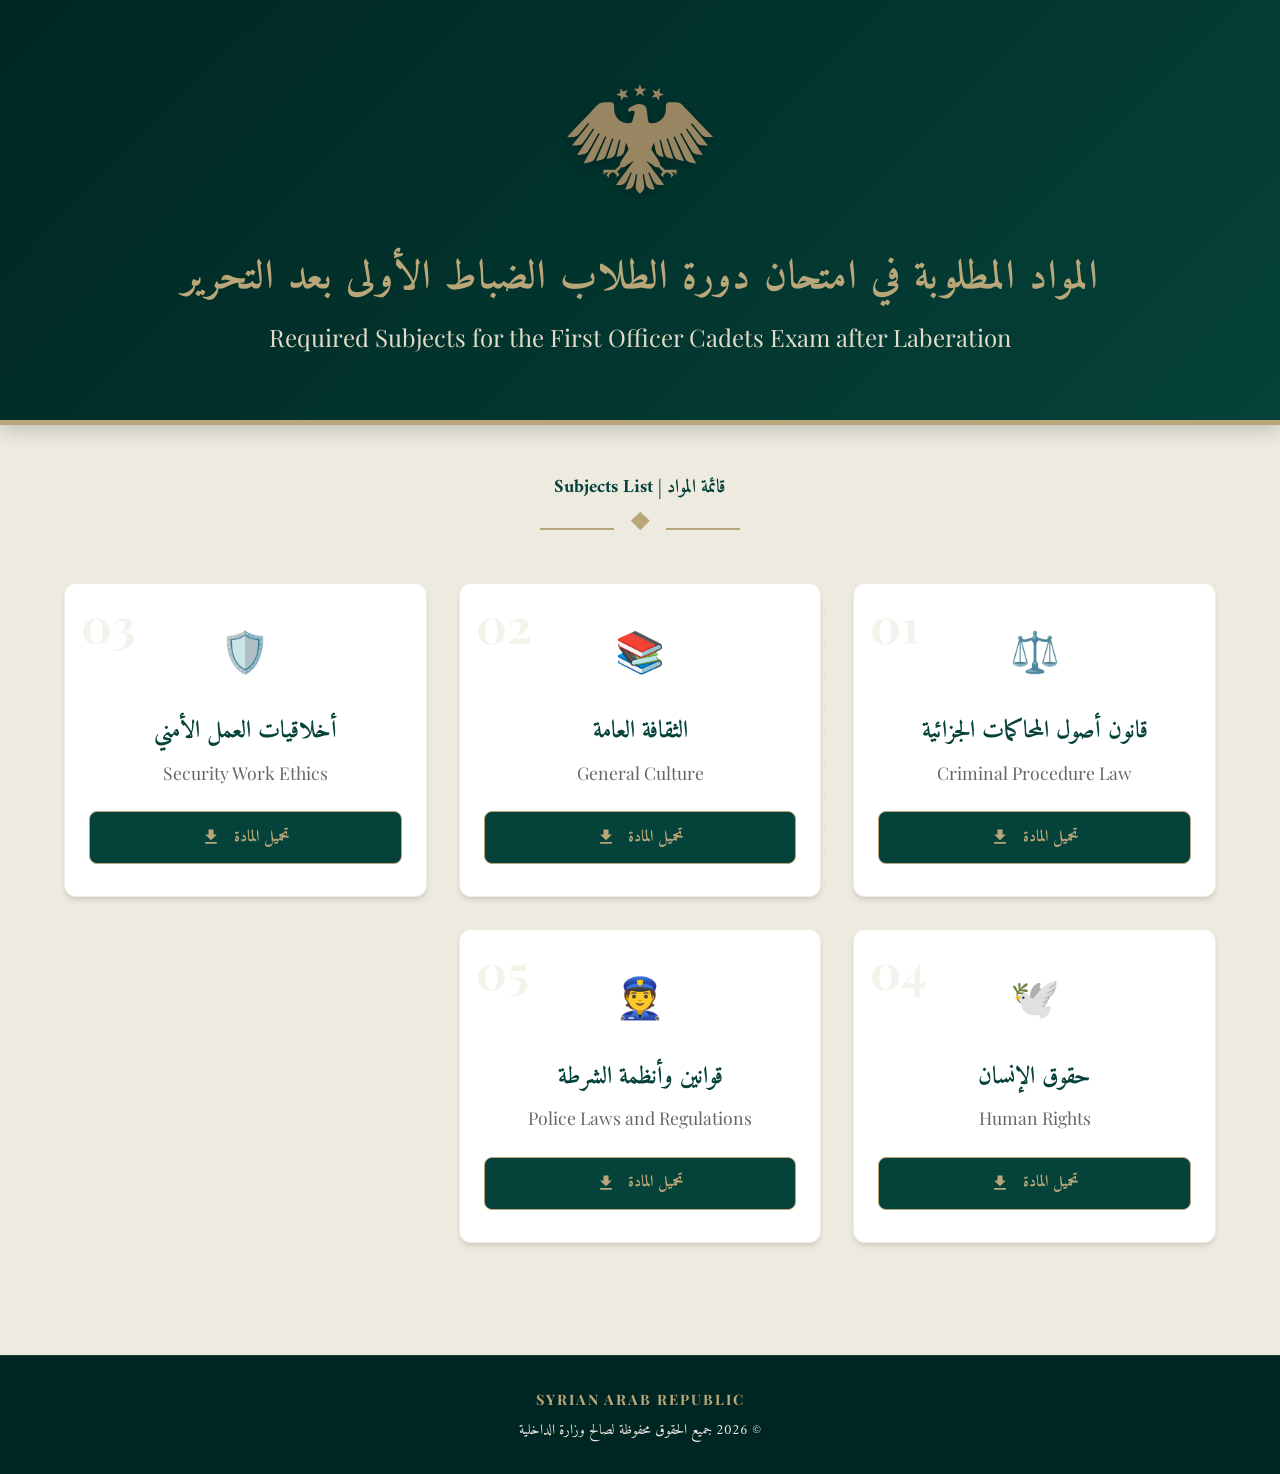
==== exam_web_page/index.html @ 03018887 "first upload first upload" ====
<!DOCTYPE html>
<html lang="ar" dir="rtl">

<head>
    <meta charset="UTF-8">
    <meta name="viewport" content="width=device-width, initial-scale=1.0">
    <meta name="description"
        content="المواد المطلوبة في امتحان دورة الطلاب الضباط الأولى بعد التحرير - Required Subjects for Officer Cadets Exam">
    <title>المواد المطلوبة في الامتحان | Exam Subjects</title>

    <!-- Google Fonts -->
    <link rel="preconnect" href="https://fonts.googleapis.com">
    <link rel="preconnect" href="https://fonts.gstatic.com" crossorigin>
    <link
        href="https://fonts.googleapis.com/css2?family=Amiri:wght@400;700&family=Playfair+Display:wght@400;700&display=swap"
        rel="stylesheet">

    <!-- Styles -->
    <link rel="stylesheet" href="css/style.css">

    <!-- Favicon -->
    <link rel="icon" type="image/png" href="assets/logo.png">
</head>

<body>
    <header>
        <div class="logo-container">
            <img src="css/logo.ai.svg" alt="شعار الجمهورية العربية السورية - Syrian Eagle">
        </div>
        <div class="header-content">
            <h1>المواد المطلوبة في امتحان دورة الطلاب الضباط الأولى بعد التحرير </h1>
            <h2>Required Subjects for the First Officer Cadets Exam after Laberation </h2>
        </div>
    </header>

    <main>
        <h3 class="section-title">قائمة المواد | Subjects List</h3>

        <div class="subjects-grid">
            <!-- Subject 1 -->
            <article class="subject-card">
                <span class="card-number">01</span>
                <div class="card-content">
                    <div class="card-icon">⚖️</div>
                    <span class="subject-ar">قانون أصول المحاكمات الجزائية</span>
                    <span class="subject-en">Criminal Procedure Law</span>
                    <a href="files/قانون-أصول-المحاكمات-الجزائية.pdf" class="download-btn" download>
                        <span>تحميل المادة</span>
                        <svg viewBox="0 0 24 24">
                            <path d="M19 9h-4V3H9v6H5l7 7 7-7zM5 18v2h14v-2H5z" />
                        </svg>
                    </a>
                </div>
            </article>

            <!-- Subject 2 -->
            <article class="subject-card">
                <span class="card-number">02</span>
                <div class="card-content">
                    <div class="card-icon">📚</div>
                    <span class="subject-ar">الثقافة العامة</span>
                    <span class="subject-en">General Culture</span>
                    <a href="files/الثقافة العامة.pdf" class="download-btn" download>
                        <span>تحميل المادة</span>
                        <svg viewBox="0 0 24 24">
                            <path d="M19 9h-4V3H9v6H5l7 7 7-7zM5 18v2h14v-2H5z" />
                        </svg>
                    </a>
                </div>
            </article>

            <!-- Subject 3 -->
            <article class="subject-card">
                <span class="card-number">03</span>
                <div class="card-content">
                    <div class="card-icon">🛡️</div>
                    <span class="subject-ar">أخلاقيات العمل الأمني</span>
                    <span class="subject-en">Security Work Ethics</span>
                    <a href="files/اخلاقيات العمل الامني.pdf" class="download-btn" download>
                        <span>تحميل المادة</span>
                        <svg viewBox="0 0 24 24">
                            <path d="M19 9h-4V3H9v6H5l7 7 7-7zM5 18v2h14v-2H5z" />
                        </svg>
                    </a>
                </div>
            </article>

            <!-- Subject 4 -->
            <article class="subject-card">
                <span class="card-number">04</span>
                <div class="card-content">
                    <div class="card-icon">🕊️</div>
                    <span class="subject-ar">حقوق الإنسان</span>
                    <span class="subject-en">Human Rights</span>
                    <a href="files/حقوق الانسان.pdf" class="download-btn" download>
                        <span>تحميل المادة</span>
                        <svg viewBox="0 0 24 24">
                            <path d="M19 9h-4V3H9v6H5l7 7 7-7zM5 18v2h14v-2H5z" />
                        </svg>
                    </a>
                </div>
            </article>

            <!-- Subject 5 -->
            <article class="subject-card">
                <span class="card-number">05</span>
                <div class="card-content">
                    <div class="card-icon">👮</div>
                    <span class="subject-ar">قوانين وأنظمة الشرطة</span>
                    <span class="subject-en">Police Laws and Regulations</span>
                    <a href="files/قوانين وأنظمة الشرطة.pdf" class="download-btn" download>
                        <span>تحميل المادة</span>
                        <svg viewBox="0 0 24 24">
                            <path d="M19 9h-4V3H9v6H5l7 7 7-7zM5 18v2h14v-2H5z" />
                        </svg>
                    </a>
                </div>
            </article>
        </div>
    </main>

    <footer>
        <span class="footer-logo">SYRIAN ARAB REPUBLIC</span>
        <p>&copy; 2026 جميع الحقوق محفوظة لصالح وزارة الداخلية</p>
    </footer>
</body>

</html>
---- exam_web_page/css/style.css ----
:root {
    /* Brand Colors */
    --primary-green: #054239;
    --dark-green: #002623;
    --medium-green: #428177;
    --gold: #b9a779;
    --light-wheat: #edebe0;
    --accent-gold: #D4AF37;

    /* Spacing */
    --container-width: 1200px;
    --padding-mobile: 1.5rem;
    --padding-desktop: 3rem;

    /* Shadows */
    --card-shadow: 0 4px 6px -1px rgba(0, 0, 0, 0.1), 0 2px 4px -1px rgba(0, 0, 0, 0.06);
    --hover-shadow: 0 10px 15px -3px rgba(0, 0, 0, 0.1), 0 4px 6px -2px rgba(0, 0, 0, 0.05);
}

* {
    margin: 0;
    padding: 0;
    box-sizing: border-box;
}

body {
    font-family: 'Amiri', 'Times New Roman', serif;
    background-color: var(--light-wheat);
    color: var(--dark-green);
    line-height: 1.6;
    min-height: 100vh;
    display: flex;
    flex-direction: column;
}

/* Typography Overrides for English */
[lang="en"] {
    font-family: 'Playfair Display', serif;
}

/* Background Pattern */
body::before {
    content: "";
    position: fixed;
    top: 0;
    left: 0;
    width: 100%;
    height: 100%;
    background-image:
        radial-gradient(var(--gold) 1px, transparent 1px);
    background-size: 30px 30px;
    opacity: 0.1;
    z-index: -1;
    pointer-events: none;
}

/* Header Section */
header {
    background: linear-gradient(135deg, var(--dark-green) 0%, var(--primary-green) 100%);
    color: var(--gold);
    padding: 4rem 1rem;
    text-align: center;
    position: relative;
    box-shadow: 0 4px 20px rgba(0, 0, 0, 0.2);
    border-bottom: 5px solid var(--gold);
}

.logo-container {
    max-width: 150px;
    margin: 0 auto 2rem;
    filter: drop-shadow(0 4px 6px rgba(0, 0, 0, 0.3));
}

.logo-container img {
    width: 100%;
    height: auto;
    display: block;
}

.header-content h1 {
    font-size: 2.5rem;
    margin-bottom: 0.5rem;
    font-weight: 700;
    letter-spacing: 1px;
}

.header-content h2 {
    font-size: 1.5rem;
    font-weight: 400;
    color: #e2dcc8;
    font-family: 'Playfair Display', serif;
    direction: ltr;
    /* English text LTR */
}

/* Main Content */
main {
    flex: 1;
    width: 100%;
    max-width: var(--container-width);
    margin: 0 auto;
    padding: 3rem var(--padding-mobile);
}

.section-title {
    text-align: center;
    margin-bottom: 3rem;
    color: var(--primary-green);
    position: relative;
    padding-bottom: 2rem;
    /* Increased padding */
}

.section-title::after {
    content: "❖";
    position: absolute;
    bottom: -0.5rem;
    /* Adjusted position */
    left: 50%;
    transform: translateX(-50%);
    color: var(--gold);
    font-size: 1.5rem;
    background-color: var(--light-wheat);
    padding: 0 15px;
    /* More breathing room */
}

.section-title::before {
    content: "";
    position: absolute;
    bottom: 5px;
    left: 50%;
    transform: translateX(-50%);
    width: 200px;
    height: 2px;
    background: var(--gold);
}

/* Subjects Grid */
.subjects-grid {
    display: grid;
    grid-template-columns: repeat(auto-fit, minmax(300px, 1fr));
    gap: 2rem;
}

/* Subject Card */
.subject-card {
    background: white;
    border-radius: 12px;
    overflow: hidden;
    position: relative;
    box-shadow: var(--card-shadow);
    transition: all 0.3s cubic-bezier(0.4, 0, 0.2, 1);
    border: 1px solid rgba(185, 167, 121, 0.2);
    display: flex;
    flex-direction: column;
}

.subject-card::top {
    content: "";
    position: absolute;
    top: 0;
    left: 0;
    width: 100%;
    height: 4px;
    background: var(--gold);
    transform: scaleX(0);
    transition: transform 0.3s ease;
    transform-origin: center;
}

.subject-card:hover {
    transform: translateY(-5px);
    box-shadow: var(--hover-shadow);
    border-color: var(--gold);
}

.subject-card:hover::top,
.subject-card:hover::before {
    /* Fallback for older browsers if needed, but using pseudo-element for top border effect */
    transform: scaleX(1);
}

/* Card Header (Number) */
.card-number {
    position: absolute;
    top: 1rem;
    left: 1rem;
    font-family: 'Playfair Display', serif;
    font-size: 3rem;
    font-weight: 700;
    color: rgba(185, 167, 121, 0.15);
    line-height: 1;
    user-select: none;
}

.card-content {
    padding: 2.5rem 1.5rem 2rem;
    text-align: center;
    direction: rtl;
    /* Build internal content RTL by default */
}

/* Book Icon */
.card-icon {
    font-size: 2.5rem;
    color: var(--primary-green);
    margin-bottom: 1.5rem;
}

/* Subject Titles */
.subject-ar {
    font-size: 1.5rem;
    font-weight: 700;
    color: var(--primary-green);
    margin-bottom: 0.5rem;
    display: block;
}

.subject-en {
    font-size: 1.1rem;
    color: #666;
    font-family: 'Playfair Display', serif;
    display: block;
    direction: ltr;
}

/* Footer */
footer {
    background-color: var(--dark-green);
    color: var(--light-wheat);
    text-align: center;
    padding: 2rem;
    margin-top: 4rem;
    font-size: 0.9rem;
    border-top: 1px solid rgba(255, 255, 255, 0.1);
}

.footer-logo {
    font-family: 'Playfair Display', serif;
    letter-spacing: 2px;
    color: var(--gold);
    margin-bottom: 0.5rem;
    display: block;
    font-weight: bold;
}

/* Responsive Adjustments */
@media (max-width: 768px) {
    .header-content h1 {
        font-size: 1.8rem;
    }

    .header-content h2 {
        font-size: 1.1rem;
    }

    .subjects-grid {
        grid-template-columns: 1fr;
    }

    main {
        padding: 2rem 1rem;
    }
}

/* Download Button Styles */
.download-btn {
    display: inline-flex;
    align-items: center;
    justify-content: center;
    gap: 0.8rem;
    margin-top: 1.5rem;
    padding: 0.8rem 1.5rem;
    background-color: var(--primary-green);
    color: var(--gold);
    text-decoration: none;
    border-radius: 8px;
    font-size: 1rem;
    font-weight: 700;
    transition: all 0.3s ease;
    border: 1px solid var(--gold);
    width: 100%;
}

.download-btn:hover {
    background-color: var(--dark-green);
    transform: translateY(-2px);
    box-shadow: 0 5px 15px rgba(5, 66, 57, 0.2);
    color: #fff;
    border-color: var(--accent-gold);
}

.download-btn svg {
    width: 20px;
    height: 20px;
    fill: currentColor;
    transition: transform 0.3s ease;
}

.download-btn:hover svg {
    transform: translateY(3px);
}

.btn-text-en {
    font-family: 'Playfair Display', serif;
    font-size: 0.9em;
    opacity: 0.8;
    margin-right: 0.5rem;
}
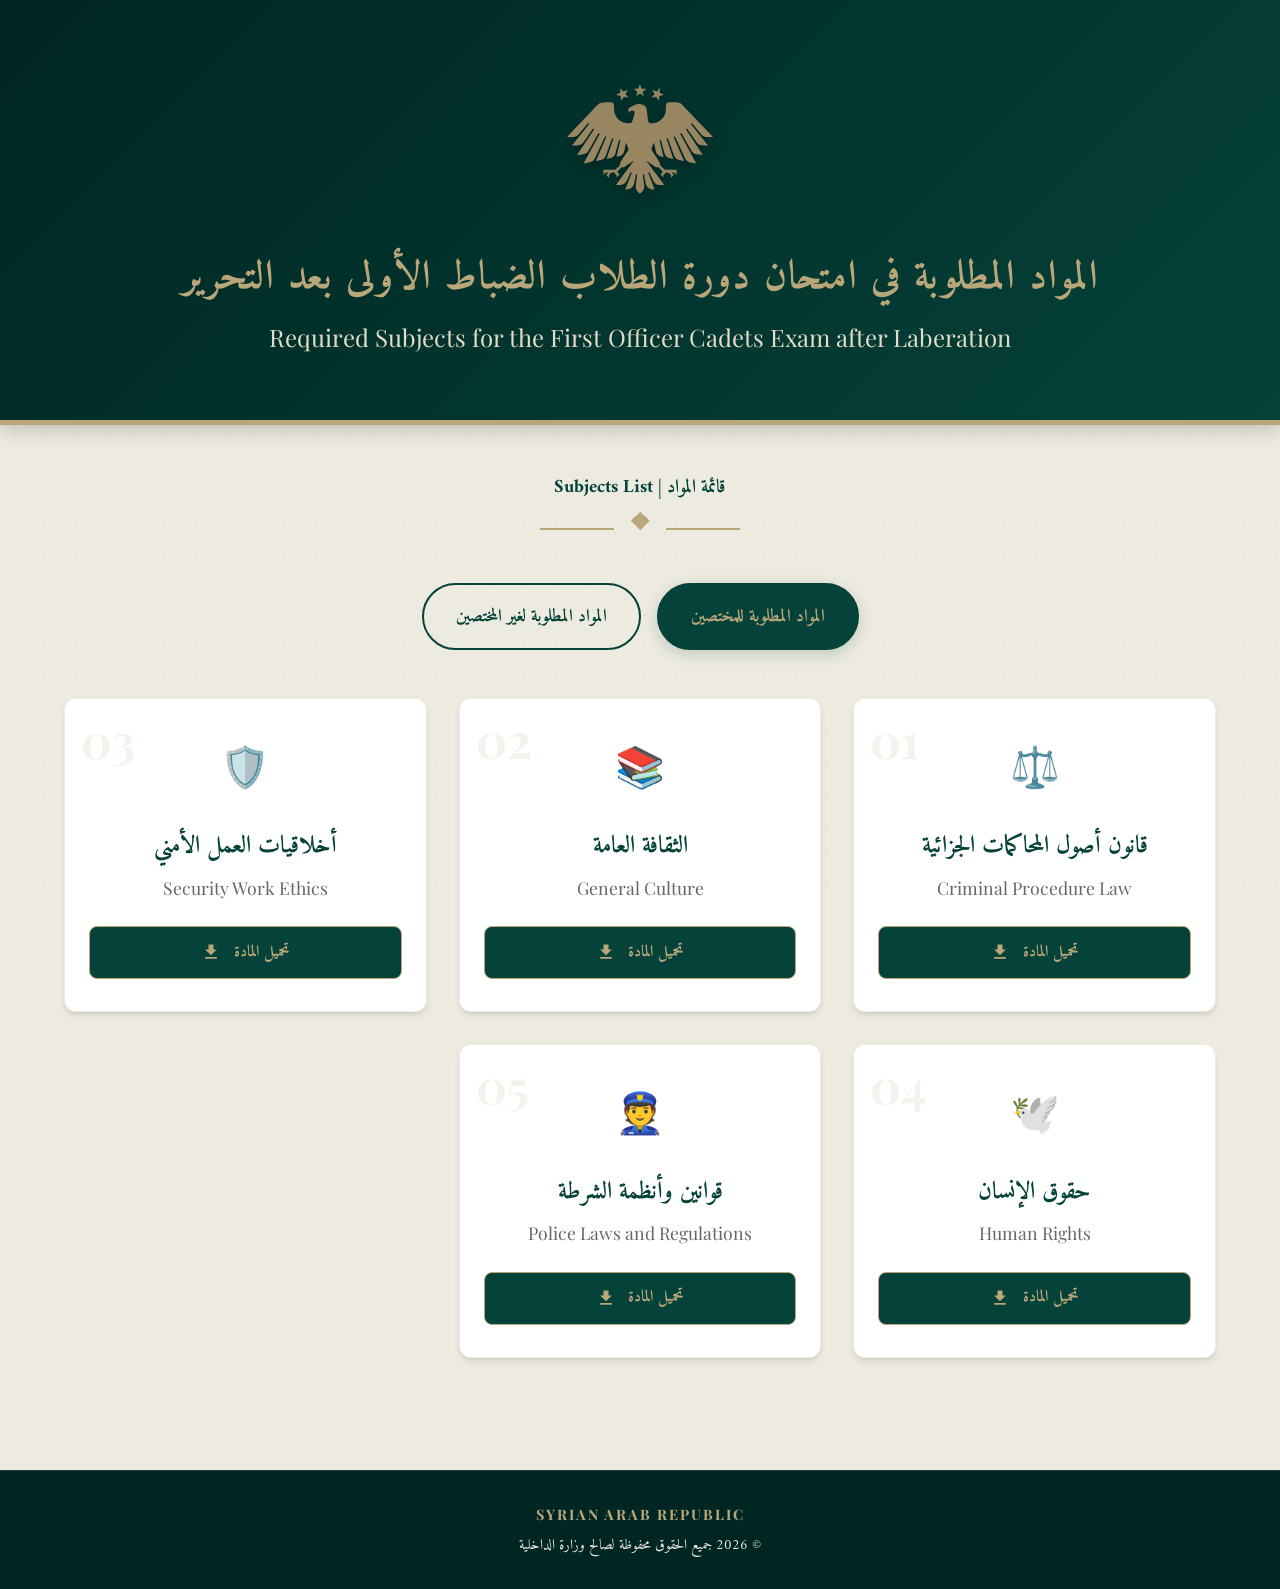
==== commit a4ae56df: "Update Index Files Add Tabs" ====
--- a/exam_web_page/index.html
+++ b/exam_web_page/index.html
@@ -19,7 +19,7 @@
     <link rel="stylesheet" href="css/style.css">
 
     <!-- Favicon -->
-    <link rel="icon" type="image/png" href="assets/logo.png">
+    <link rel="icon" type="image/svg+xml" href="css/logo.ai.svg">
 </head>
 
 <body>
@@ -36,10 +36,15 @@
     <main>
         <h3 class="section-title">قائمة المواد | Subjects List</h3>
 
-        <div class="subjects-grid">
+        <div class="tabs-container">
+            <button class="tab-btn active" data-filter="specialist">المواد المطلوبة للمختصين</button>
+            <button class="tab-btn" data-filter="non-specialist">المواد المطلوبة لغير المختصين</button>
+        </div>
+
+        <div class="subjects-grid" id="subjectsGrid">
             <!-- Subject 1 -->
-            <article class="subject-card">
-                <span class="card-number">01</span>
+            <article class="subject-card" data-type="specialist-only">
+                <span class="card-number"></span>
                 <div class="card-content">
                     <div class="card-icon">⚖️</div>
                     <span class="subject-ar">قانون أصول المحاكمات الجزائية</span>
@@ -55,7 +60,7 @@
 
             <!-- Subject 2 -->
             <article class="subject-card">
-                <span class="card-number">02</span>
+                <span class="card-number"></span>
                 <div class="card-content">
                     <div class="card-icon">📚</div>
                     <span class="subject-ar">الثقافة العامة</span>
@@ -71,7 +76,7 @@
 
             <!-- Subject 3 -->
             <article class="subject-card">
-                <span class="card-number">03</span>
+                <span class="card-number"></span>
                 <div class="card-content">
                     <div class="card-icon">🛡️</div>
                     <span class="subject-ar">أخلاقيات العمل الأمني</span>
@@ -87,7 +92,7 @@
 
             <!-- Subject 4 -->
             <article class="subject-card">
-                <span class="card-number">04</span>
+                <span class="card-number"></span>
                 <div class="card-content">
                     <div class="card-icon">🕊️</div>
                     <span class="subject-ar">حقوق الإنسان</span>
@@ -102,8 +107,8 @@
             </article>
 
             <!-- Subject 5 -->
-            <article class="subject-card">
-                <span class="card-number">05</span>
+            <article class="subject-card" data-type="specialist-only">
+                <span class="card-number"></span>
                 <div class="card-content">
                     <div class="card-icon">👮</div>
                     <span class="subject-ar">قوانين وأنظمة الشرطة</span>
@@ -123,6 +128,7 @@
         <span class="footer-logo">SYRIAN ARAB REPUBLIC</span>
         <p>&copy; 2026 جميع الحقوق محفوظة لصالح وزارة الداخلية</p>
     </footer>
+    <script src="js/main.js"></script>
 </body>
 
 </html>
--- a/exam_web_page/css/style.css
+++ b/exam_web_page/css/style.css
@@ -302,9 +302,58 @@
     transform: translateY(3px);
 }
 
-.btn-text-en {
-    font-family: 'Playfair Display', serif;
-    font-size: 0.9em;
-    opacity: 0.8;
-    margin-right: 0.5rem;
+/* Tabs Styles */
+.tabs-container {
+    display: flex;
+    justify-content: center;
+    gap: 1rem;
+    margin-bottom: 3rem;
+    flex-wrap: wrap;
+}
+
+.tab-btn {
+    padding: 1rem 2rem;
+    border: 2px solid var(--primary-green);
+    background: transparent;
+    color: var(--primary-green);
+    font-family: 'Amiri', serif;
+    font-size: 1.1rem;
+    font-weight: 700;
+    border-radius: 50px;
+    cursor: pointer;
+    transition: all 0.3s ease;
+}
+
+.tab-btn:hover,
+.tab-btn.active {
+    background: var(--primary-green);
+    color: var(--gold);
+    box-shadow: 0 4px 15px rgba(5, 66, 57, 0.2);
+}
+
+/* Filtering Logic */
+.subjects-grid.filter-non-specialist [data-type="specialist-only"] {
+    display: none;
+}
+
+/* Dynamic Counters */
+body {
+    counter-reset: subject-count;
+}
+
+.subject-card {
+    counter-increment: subject-count;
+}
+
+/* Reset counter when hidden to prevent gaps */
+.subjects-grid.filter-non-specialist {
+    counter-reset: subject-count;
+}
+
+.subjects-grid.filter-non-specialist .subject-card:not([data-type="specialist-only"]) {
+    counter-increment: subject-count;
+}
+
+.card-number::before {
+    content: counter(subject-count, decimal-leading-zero);
 }
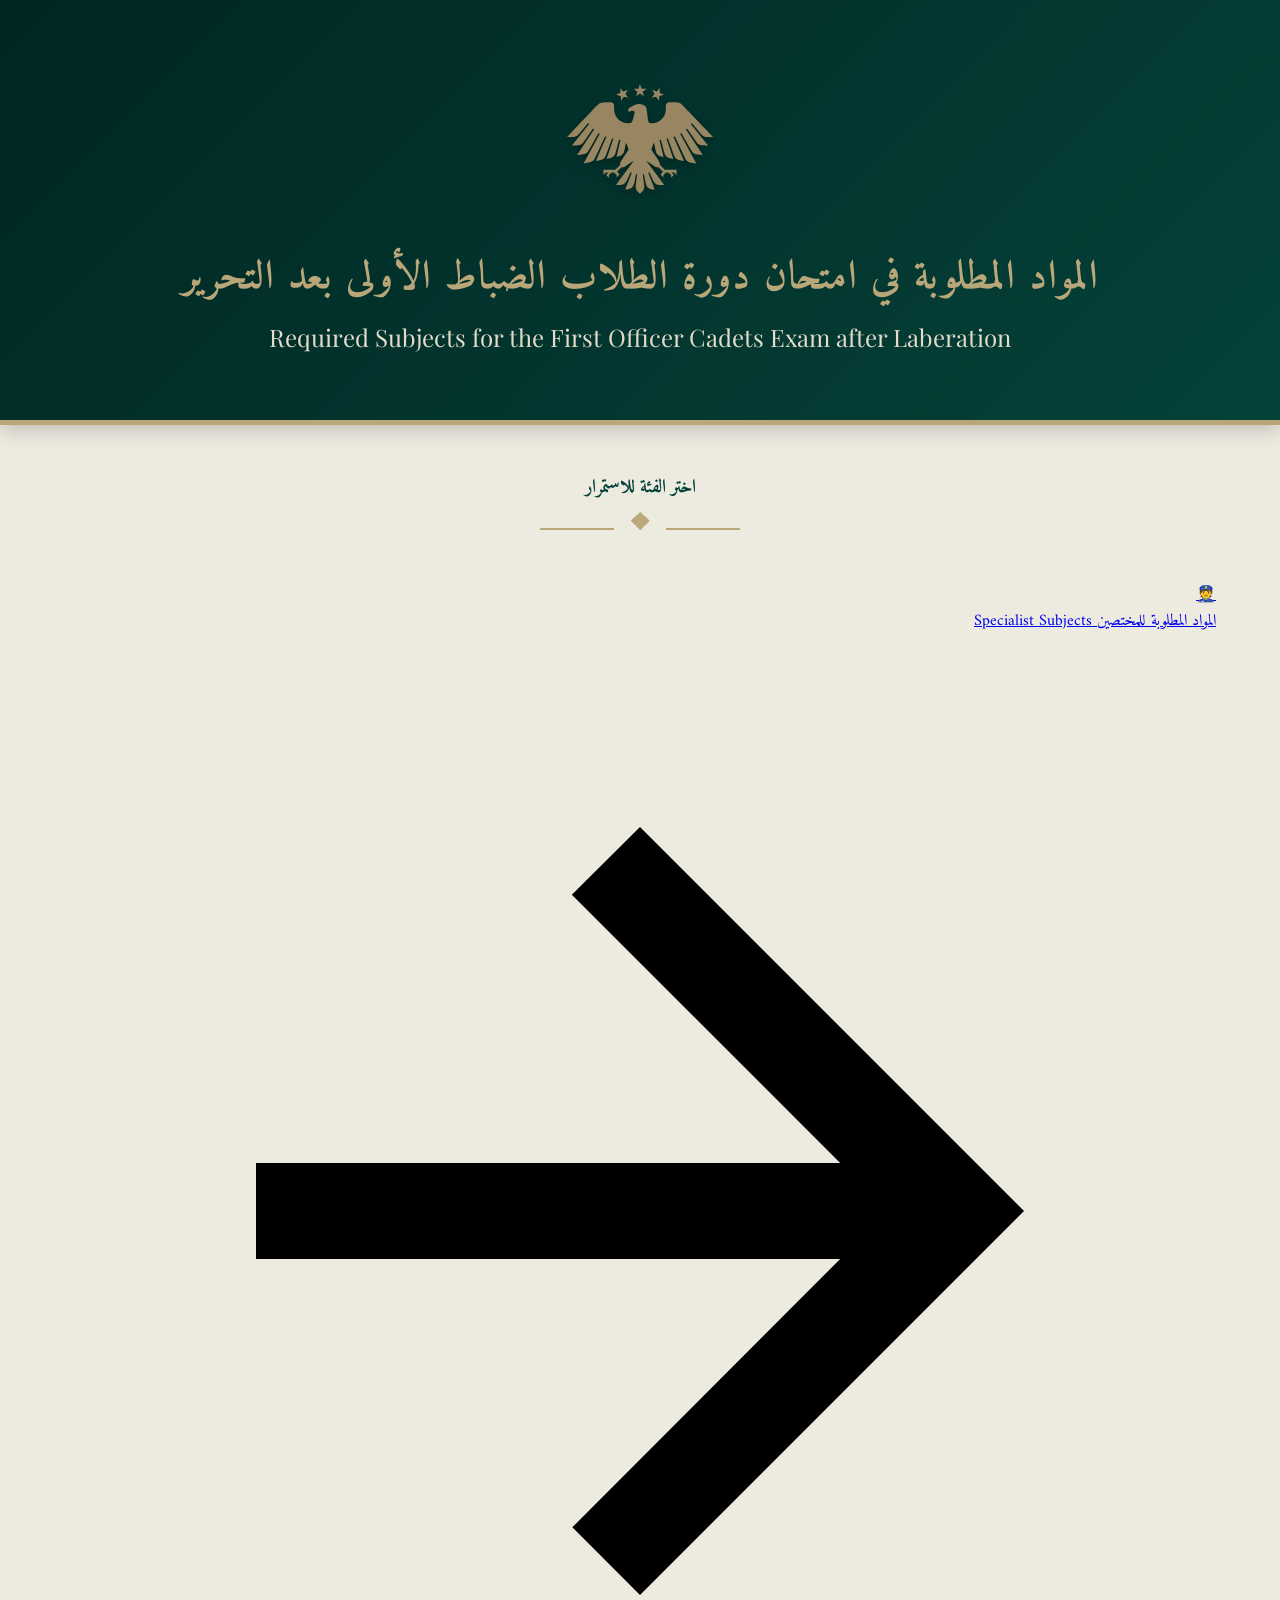
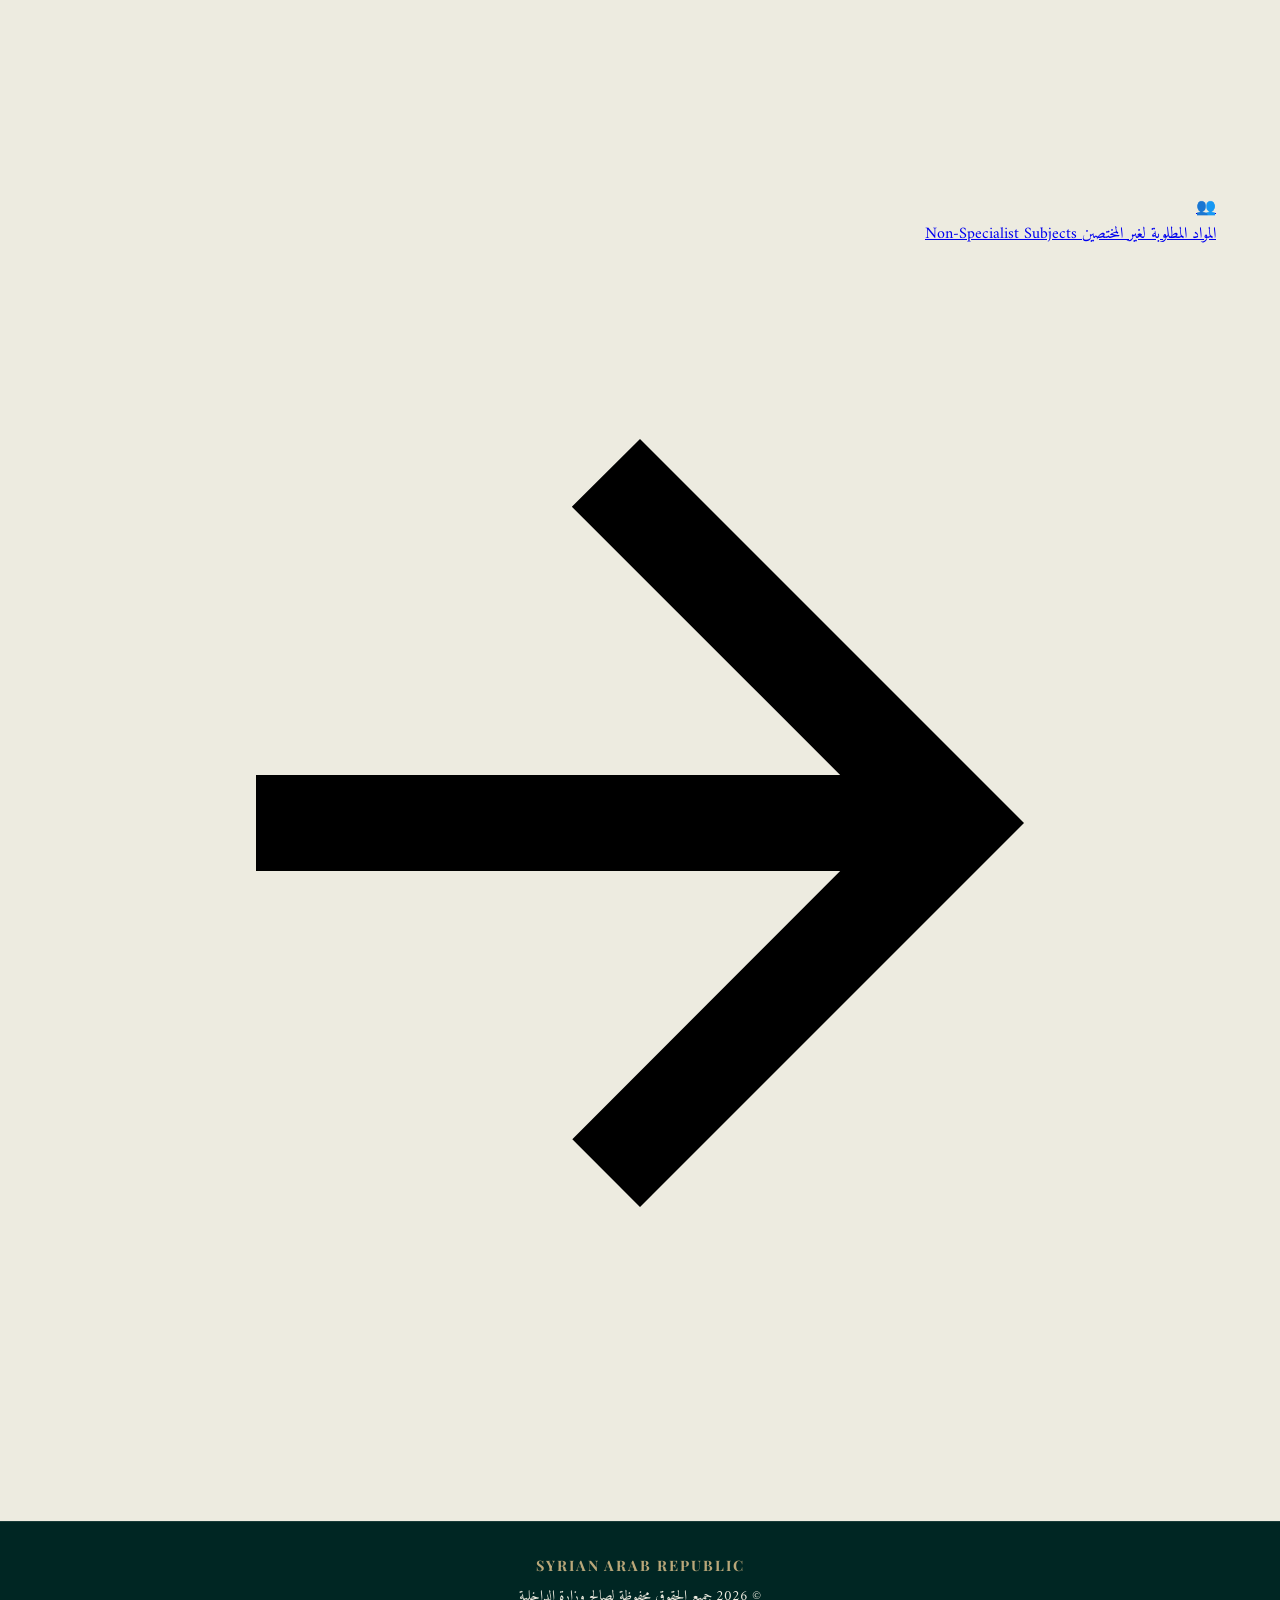
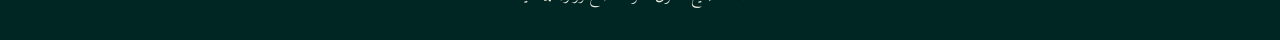
==== commit 3abddbd1: "Spread Subjects pages" ====
--- a/exam_web_page/index.html
+++ b/exam_web_page/index.html
@@ -5,7 +5,7 @@
     <meta charset="UTF-8">
     <meta name="viewport" content="width=device-width, initial-scale=1.0">
     <meta name="description"
-        content="المواد المطلوبة في امتحان دورة الطلاب الضباط الأولى بعد التحرير - Required Subjects for Officer Cadets Exam">
+        content="المواد المطلوبة في امتحان دورة الطلاب الضباط الأولى بعد التحرير - الصفحة الرئيسية">
     <title>المواد المطلوبة في الامتحان | Exam Subjects</title>
 
     <!-- Google Fonts -->
@@ -33,94 +33,41 @@
         </div>
     </header>
 
-    <main>
-        <h3 class="section-title">قائمة المواد | Subjects List</h3>
+    <main class="landing-main">
+        <h3 class="section-title">اختر الفئة للاستمرار</h3>
 
-        <div class="tabs-container">
-            <button class="tab-btn active" data-filter="specialist">المواد المطلوبة للمختصين</button>
-            <button class="tab-btn" data-filter="non-specialist">المواد المطلوبة لغير المختصين</button>
-        </div>
+        <div class="landing-grid">
+            <!-- Choice 1: Specialist -->
+            <a href="specialist.html" class="choice-card">
+                <div class="choice-icon">👮</div>
+                <div class="choice-title">
+                    <span class="ar">المواد المطلوبة للمختصين</span>
+                    <span class="en">Specialist Subjects</span>
+                </div>
+                <!-- <div class="choice-desc">كافة المواد القانونية والثقافية (5 مواد)</div> -->
+                <div class="choice-arrow">
+                    <svg viewBox="0 0 24 24">
+                        <path d="M20 11H7.83l5.59-5.59L12 4l-8 8 8 8 1.41-1.41L7.83 13H20v-2z"
+                            transform="scale(-1, 1) translate(-24, 0)" />
+                    </svg>
+                </div>
+            </a>
 
-        <div class="subjects-grid" id="subjectsGrid">
-            <!-- Subject 1 -->
-            <article class="subject-card" data-type="specialist-only">
-                <span class="card-number"></span>
-                <div class="card-content">
-                    <div class="card-icon">⚖️</div>
-                    <span class="subject-ar">قانون أصول المحاكمات الجزائية</span>
-                    <span class="subject-en">Criminal Procedure Law</span>
-                    <a href="files/قانون-أصول-المحاكمات-الجزائية.pdf" class="download-btn" download>
-                        <span>تحميل المادة</span>
-                        <svg viewBox="0 0 24 24">
-                            <path d="M19 9h-4V3H9v6H5l7 7 7-7zM5 18v2h14v-2H5z" />
-                        </svg>
-                    </a>
+            <!-- Choice 2: Non-Specialist -->
+            <a href="non-specialist.html" class="choice-card">
+                <div class="choice-icon">👥</div>
+                <div class="choice-title">
+                    <span class="ar">المواد المطلوبة لغير المختصين</span>
+                    <span class="en">Non-Specialist Subjects</span>
                 </div>
-            </article>
-
-            <!-- Subject 2 -->
-            <article class="subject-card">
-                <span class="card-number"></span>
-                <div class="card-content">
-                    <div class="card-icon">📚</div>
-                    <span class="subject-ar">الثقافة العامة</span>
-                    <span class="subject-en">General Culture</span>
-                    <a href="files/الثقافة العامة.pdf" class="download-btn" download>
-                        <span>تحميل المادة</span>
-                        <svg viewBox="0 0 24 24">
-                            <path d="M19 9h-4V3H9v6H5l7 7 7-7zM5 18v2h14v-2H5z" />
-                        </svg>
-                    </a>
+                <!-- <div class="choice-desc">المواد العامة فقط (3 مواد)</div> -->
+                <div class="choice-arrow">
+                    <svg viewBox="0 0 24 24">
+                        <path d="M20 11H7.83l5.59-5.59L12 4l-8 8 8 8 1.41-1.41L7.83 13H20v-2z"
+                            transform="scale(-1, 1) translate(-24, 0)" />
+                    </svg>
                 </div>
-            </article>
-
-            <!-- Subject 3 -->
-            <article class="subject-card">
-                <span class="card-number"></span>
-                <div class="card-content">
-                    <div class="card-icon">🛡️</div>
-                    <span class="subject-ar">أخلاقيات العمل الأمني</span>
-                    <span class="subject-en">Security Work Ethics</span>
-                    <a href="files/اخلاقيات العمل الامني.pdf" class="download-btn" download>
-                        <span>تحميل المادة</span>
-                        <svg viewBox="0 0 24 24">
-                            <path d="M19 9h-4V3H9v6H5l7 7 7-7zM5 18v2h14v-2H5z" />
-                        </svg>
-                    </a>
-                </div>
-            </article>
-
-            <!-- Subject 4 -->
-            <article class="subject-card">
-                <span class="card-number"></span>
-                <div class="card-content">
-                    <div class="card-icon">🕊️</div>
-                    <span class="subject-ar">حقوق الإنسان</span>
-                    <span class="subject-en">Human Rights</span>
-                    <a href="files/حقوق الانسان.pdf" class="download-btn" download>
-                        <span>تحميل المادة</span>
-                        <svg viewBox="0 0 24 24">
-                            <path d="M19 9h-4V3H9v6H5l7 7 7-7zM5 18v2h14v-2H5z" />
-                        </svg>
-                    </a>
-                </div>
-            </article>
-
-            <!-- Subject 5 -->
-            <article class="subject-card" data-type="specialist-only">
-                <span class="card-number"></span>
-                <div class="card-content">
-                    <div class="card-icon">👮</div>
-                    <span class="subject-ar">قوانين وأنظمة الشرطة</span>
-                    <span class="subject-en">Police Laws and Regulations</span>
-                    <a href="files/قوانين وأنظمة الشرطة.pdf" class="download-btn" download>
-                        <span>تحميل المادة</span>
-                        <svg viewBox="0 0 24 24">
-                            <path d="M19 9h-4V3H9v6H5l7 7 7-7zM5 18v2h14v-2H5z" />
-                        </svg>
-                    </a>
-                </div>
-            </article>
+            </a>
         </div>
     </main>
 
@@ -128,7 +75,6 @@
         <span class="footer-logo">SYRIAN ARAB REPUBLIC</span>
         <p>&copy; 2026 جميع الحقوق محفوظة لصالح وزارة الداخلية</p>
     </footer>
-    <script src="js/main.js"></script>
 </body>
 
 </html>
